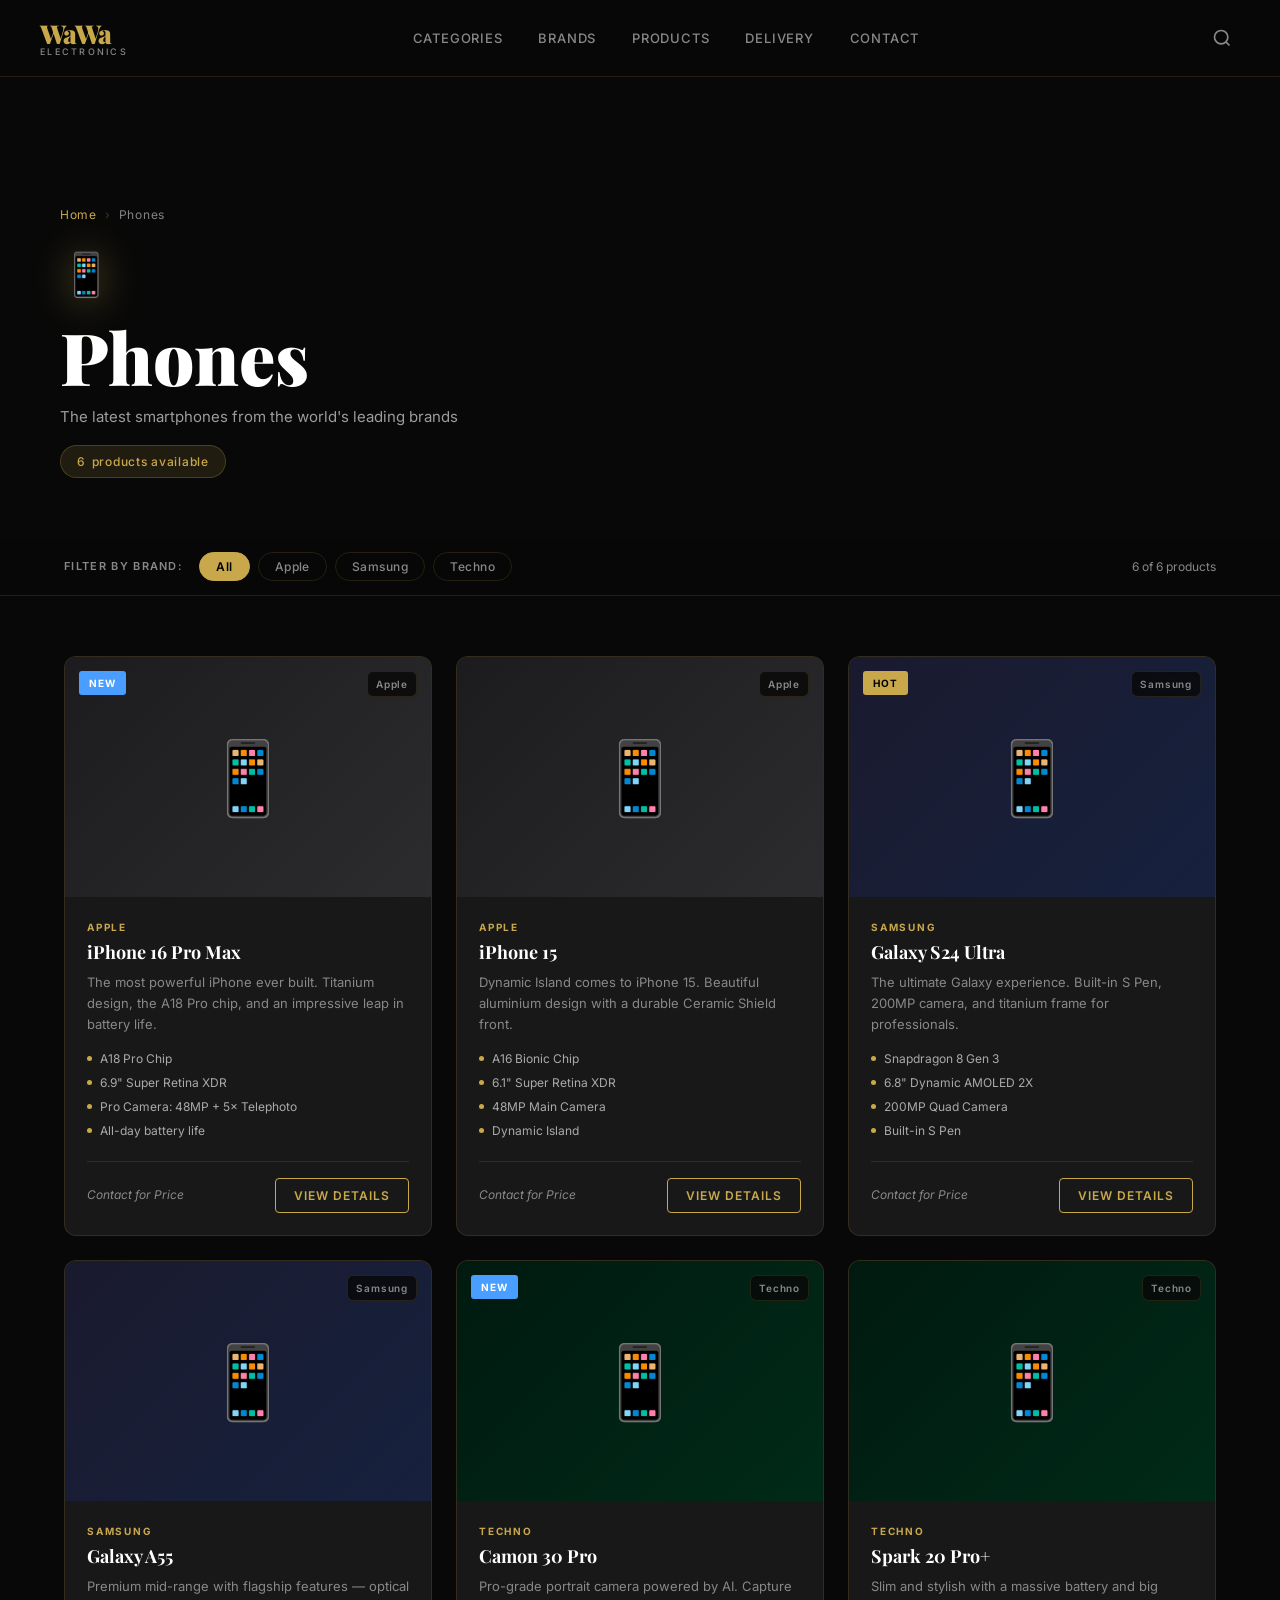
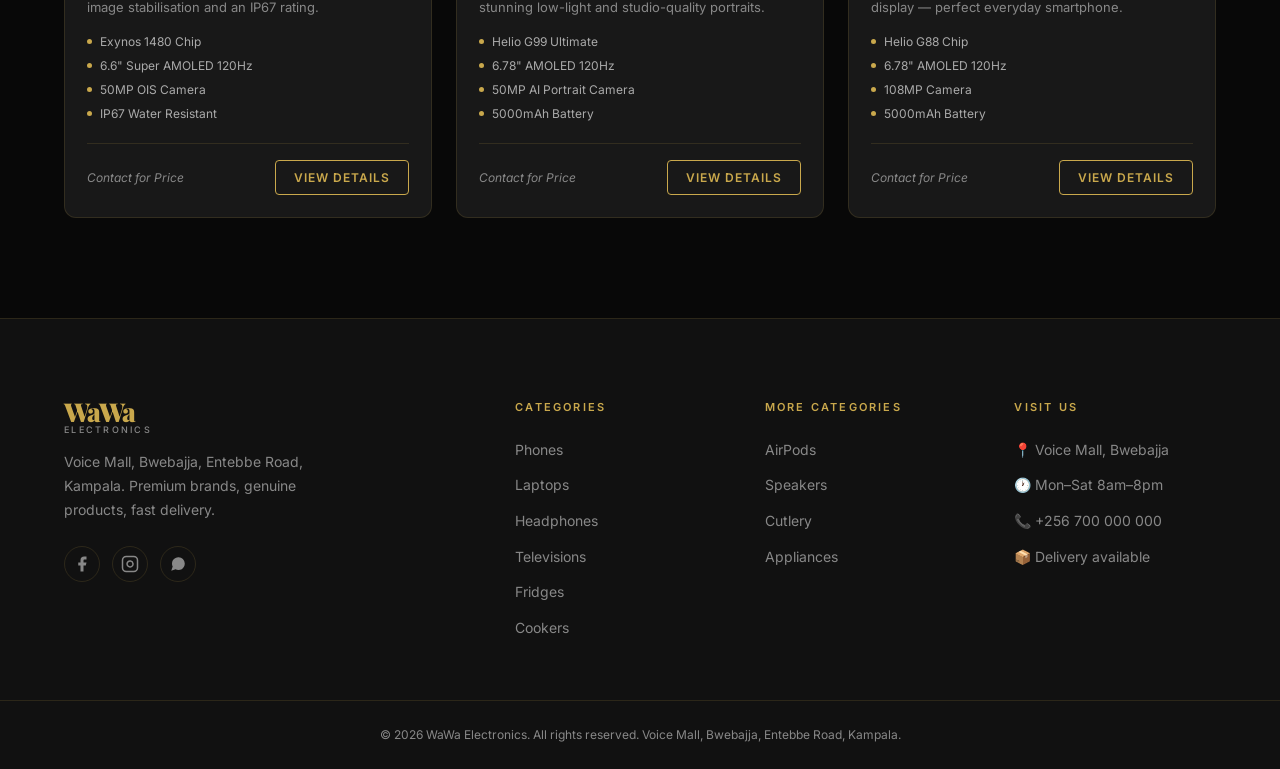
==== category.html @ 1ec00505 "Launch WaWa Electronics website Full e-commerce frontend for WaWa Electronics at Voice Mall, Bwebajj" ====
<!DOCTYPE html>
<html lang="en">
<head>
  <meta charset="UTF-8" />
  <meta name="viewport" content="width=device-width, initial-scale=1.0" />
  <title>WaWa Electronics – Category</title>
  <link rel="preconnect" href="https://fonts.googleapis.com" />
  <link rel="preconnect" href="https://fonts.gstatic.com" crossorigin />
  <link href="https://fonts.googleapis.com/css2?family=Playfair+Display:wght@400;600;700;900&family=Inter:wght@300;400;500;600&display=swap" rel="stylesheet" />
  <link rel="stylesheet" href="styles.css" />
  <link rel="stylesheet" href="category.css" />
</head>
<body>

  <!-- ===== NAV ===== -->
  <header id="navbar" class="scrolled">
    <nav class="nav-container">
      <a href="index.html" class="logo">
        <span class="logo-wawa">WaWa</span>
        <span class="logo-electronics">Electronics</span>
      </a>
      <ul class="nav-links">
        <li><a href="index.html#categories">Categories</a></li>
        <li><a href="index.html#brands">Brands</a></li>
        <li><a href="index.html#featured">Products</a></li>
        <li><a href="index.html#delivery">Delivery</a></li>
        <li><a href="index.html#contact">Contact</a></li>
      </ul>
      <div class="nav-actions">
        <button class="nav-icon" aria-label="Search">
          <svg width="20" height="20" fill="none" stroke="currentColor" stroke-width="2" viewBox="0 0 24 24"><circle cx="11" cy="11" r="8"/><path d="m21 21-4.35-4.35"/></svg>
        </button>
        <button class="hamburger" id="hamburger" aria-label="Menu">
          <span></span><span></span><span></span>
        </button>
      </div>
    </nav>
    <div class="mobile-menu" id="mobileMenu">
      <a href="index.html#categories">Categories</a>
      <a href="index.html#brands">Brands</a>
      <a href="index.html#featured">Products</a>
      <a href="index.html#delivery">Delivery</a>
      <a href="index.html#contact">Contact</a>
    </div>
  </header>

  <!-- ===== CATEGORY HERO ===== -->
  <section class="cat-hero" id="catHero">
    <div class="cat-hero-bg" id="catHeroBg"></div>
    <div class="cat-hero-overlay"></div>
    <div class="cat-hero-content">
      <nav class="breadcrumb" id="breadcrumb">
        <a href="index.html">Home</a>
        <span class="bc-sep">›</span>
        <span id="bcCurrent">Category</span>
      </nav>
      <div class="cat-hero-emoji" id="catEmoji">📱</div>
      <h1 class="cat-hero-title" id="catTitle">Category</h1>
      <p class="cat-hero-sub" id="catSub">Subtitle</p>
      <div class="cat-hero-count"><span id="productCount">0</span> products available</div>
    </div>
  </section>

  <!-- ===== FILTERS ===== -->
  <div class="filters-bar sticky-filters" id="filtersBar">
    <div class="filters-inner">
      <span class="filter-label">Filter by brand:</span>
      <div class="filter-pills" id="filterPills"></div>
      <div class="results-count" id="resultsCount"></div>
    </div>
  </div>

  <!-- ===== PRODUCTS GRID ===== -->
  <main class="cat-main">
    <div class="container">
      <div class="cat-products-grid" id="productsGrid"></div>
      <div class="no-results" id="noResults" style="display:none">
        <div class="no-results-emoji">🔍</div>
        <h3>No products found</h3>
        <p>Try selecting a different brand filter.</p>
      </div>
    </div>
  </main>

  <!-- ===== PRODUCT DETAIL MODAL ===== -->
  <div class="modal-overlay" id="detailModalOverlay">
    <div class="detail-modal" id="detailModal">
      <button class="modal-close" id="detailModalClose">&times;</button>
      <div class="detail-modal-inner">
        <div class="detail-img-side">
          <img src="" alt="" id="detailImg" class="detail-img">
          <div class="detail-img-fallback" id="detailImgFallback"></div>
          <div class="detail-brand-row">
            <img src="" alt="" id="detailBrandLogo" class="detail-brand-logo">
            <span id="detailBrandName" class="detail-brand-text"></span>
          </div>
        </div>
        <div class="detail-info-side">
          <div class="detail-badge-wrap" id="detailBadgeWrap"></div>
          <h2 class="detail-name" id="detailName"></h2>
          <p class="detail-desc" id="detailDesc"></p>

          <div class="detail-features" id="detailFeatures"></div>

          <div class="detail-specs-section">
            <h4 class="detail-specs-title">Specifications</h4>
            <table class="specs-table" id="specsTable"></table>
          </div>

          <div class="detail-actions">
            <a href="#" class="btn btn-primary" id="whatsappBtn" target="_blank">
              <svg width="18" height="18" fill="currentColor" viewBox="0 0 24 24"><path d="M21 11.5a8.38 8.38 0 0 1-.9 3.8 8.5 8.5 0 0 1-7.6 4.7 8.38 8.38 0 0 1-3.8-.9L3 21l1.9-5.7a8.38 8.38 0 0 1-.9-3.8 8.5 8.5 0 0 1 4.7-7.6 8.38 8.38 0 0 1 3.8-.9h.5a8.48 8.48 0 0 1 8 8v.5z"/></svg>
              Enquire via WhatsApp
            </a>
            <button class="btn btn-outline" id="detailEnquireBtn">Send Enquiry Form</button>
          </div>
        </div>
      </div>
    </div>
  </div>

  <!-- ===== ENQUIRY FORM MODAL ===== -->
  <div class="modal-overlay" id="enquiryModalOverlay">
    <div class="modal">
      <button class="modal-close" id="enquiryClose">&times;</button>
      <h3>Product Enquiry</h3>
      <p id="enquiryProductName" class="enquiry-product-name"></p>
      <form class="contact-form" id="enquiryForm">
        <div class="form-group">
          <input type="text" placeholder="Your Name" required />
        </div>
        <div class="form-group">
          <input type="tel" placeholder="Phone / WhatsApp Number" required />
        </div>
        <div class="form-group">
          <textarea placeholder="Any specific requirements?" rows="3"></textarea>
        </div>
        <button type="submit" class="btn btn-primary full-width">Send Enquiry</button>
      </form>
    </div>
  </div>

  <!-- ===== FOOTER ===== -->
  <footer class="footer">
    <div class="footer-top">
      <div class="container">
        <div class="footer-grid">
          <div class="footer-brand">
            <div class="logo footer-logo">
              <span class="logo-wawa">WaWa</span>
              <span class="logo-electronics">Electronics</span>
            </div>
            <p>Voice Mall, Bwebajja, Entebbe Road, Kampala. Premium brands, genuine products, fast delivery.</p>
            <div class="social-links">
              <a href="#" class="social-link" aria-label="Facebook">
                <svg width="18" height="18" fill="currentColor" viewBox="0 0 24 24"><path d="M18 2h-3a5 5 0 0 0-5 5v3H7v4h3v8h4v-8h3l1-4h-4V7a1 1 0 0 1 1-1h3z"/></svg>
              </a>
              <a href="#" class="social-link" aria-label="Instagram">
                <svg width="18" height="18" fill="none" stroke="currentColor" stroke-width="2" viewBox="0 0 24 24"><rect x="2" y="2" width="20" height="20" rx="5"/><path d="M16 11.37A4 4 0 1 1 12.63 8 4 4 0 0 1 16 11.37z"/><line x1="17.5" y1="6.5" x2="17.51" y2="6.5"/></svg>
              </a>
              <a href="#" class="social-link" aria-label="WhatsApp">
                <svg width="18" height="18" fill="currentColor" viewBox="0 0 24 24"><path d="M21 11.5a8.38 8.38 0 0 1-.9 3.8 8.5 8.5 0 0 1-7.6 4.7 8.38 8.38 0 0 1-3.8-.9L3 21l1.9-5.7a8.38 8.38 0 0 1-.9-3.8 8.5 8.5 0 0 1 4.7-7.6 8.38 8.38 0 0 1 3.8-.9h.5a8.48 8.48 0 0 1 8 8v.5z"/></svg>
              </a>
            </div>
          </div>
          <div class="footer-col">
            <h5>Categories</h5>
            <ul>
              <li><a href="category.html?cat=phones">Phones</a></li>
              <li><a href="category.html?cat=laptops">Laptops</a></li>
              <li><a href="category.html?cat=headphones">Headphones</a></li>
              <li><a href="category.html?cat=televisions">Televisions</a></li>
              <li><a href="category.html?cat=fridges">Fridges</a></li>
              <li><a href="category.html?cat=cookers">Cookers</a></li>
            </ul>
          </div>
          <div class="footer-col">
            <h5>More Categories</h5>
            <ul>
              <li><a href="category.html?cat=airpods">AirPods</a></li>
              <li><a href="category.html?cat=speakers">Speakers</a></li>
              <li><a href="category.html?cat=cutlery">Cutlery</a></li>
              <li><a href="category.html?cat=appliances">Appliances</a></li>
            </ul>
          </div>
          <div class="footer-col">
            <h5>Visit Us</h5>
            <ul>
              <li><a href="index.html#contact">📍 Voice Mall, Bwebajja</a></li>
              <li><a href="index.html#contact">🕐 Mon–Sat 8am–8pm</a></li>
              <li><a href="tel:+256700000000">📞 +256 700 000 000</a></li>
              <li><a href="index.html#delivery">📦 Delivery available</a></li>
            </ul>
          </div>
        </div>
      </div>
    </div>
    <div class="footer-bottom">
      <div class="container">
        <p>&copy; 2026 WaWa Electronics. All rights reserved. Voice Mall, Bwebajja, Entebbe Road, Kampala.</p>
      </div>
    </div>
  </footer>

  <script src="products-data.js"></script>
  <script src="category.js"></script>
</body>
</html>
---- styles.css ----
/* ============================================================
   WaWa Electronics – styles.css
   Dark-luxury aesthetic with gold accents
   ============================================================ */

:root {
  --gold: #c9a84c;
  --gold-light: #e8c96a;
  --gold-dark: #9a7a2e;
  --dark: #080808;
  --dark-2: #111111;
  --dark-3: #181818;
  --dark-4: #222222;
  --text: #e8e8e8;
  --text-muted: #888888;
  --border: rgba(201,168,76,0.15);
  --font-display: 'Playfair Display', serif;
  --font-body: 'Inter', sans-serif;
  --radius: 12px;
  --transition: 0.35s cubic-bezier(0.25, 0.46, 0.45, 0.94);
}

*, *::before, *::after { box-sizing: border-box; margin: 0; padding: 0; }

html { scroll-behavior: smooth; }

body {
  background: var(--dark);
  color: var(--text);
  font-family: var(--font-body);
  font-size: 16px;
  line-height: 1.6;
  overflow-x: hidden;
}

.container { max-width: 1200px; margin: 0 auto; padding: 0 24px; }

.gold { color: var(--gold); }

a { color: inherit; text-decoration: none; }

img { max-width: 100%; }

/* ============================================================
   BUTTONS
   ============================================================ */
.btn {
  display: inline-flex;
  align-items: center;
  gap: 8px;
  padding: 14px 32px;
  border-radius: 4px;
  font-family: var(--font-body);
  font-size: 14px;
  font-weight: 600;
  letter-spacing: 0.08em;
  text-transform: uppercase;
  cursor: pointer;
  border: none;
  transition: var(--transition);
}

.btn-primary {
  background: linear-gradient(135deg, var(--gold), var(--gold-dark));
  color: #000;
}
.btn-primary:hover {
  background: linear-gradient(135deg, var(--gold-light), var(--gold));
  transform: translateY(-2px);
  box-shadow: 0 8px 30px rgba(201,168,76,0.4);
}

.btn-outline {
  background: transparent;
  color: var(--gold);
  border: 1px solid var(--gold);
}
.btn-outline:hover {
  background: rgba(201,168,76,0.1);
  transform: translateY(-2px);
}

.btn.sm { padding: 10px 20px; font-size: 12px; }

.full-width { width: 100%; justify-content: center; }

/* ============================================================
   NAVIGATION
   ============================================================ */
#navbar {
  position: fixed;
  top: 0; left: 0; right: 0;
  z-index: 1000;
  transition: background var(--transition), box-shadow var(--transition);
}

#navbar.scrolled {
  background: rgba(8,8,8,0.95);
  backdrop-filter: blur(20px);
  box-shadow: 0 1px 0 var(--border);
}

.nav-container {
  display: flex;
  align-items: center;
  justify-content: space-between;
  padding: 20px 40px;
  gap: 32px;
}

.logo {
  display: flex;
  flex-direction: column;
  line-height: 1;
  flex-shrink: 0;
}
.logo-wawa {
  font-family: var(--font-display);
  font-size: 26px;
  font-weight: 900;
  color: var(--gold);
  letter-spacing: -0.02em;
}
.logo-electronics {
  font-size: 9px;
  font-weight: 500;
  letter-spacing: 0.25em;
  text-transform: uppercase;
  color: var(--text-muted);
}

.nav-links {
  display: flex;
  list-style: none;
  gap: 36px;
  align-items: center;
}
.nav-links a {
  font-size: 13px;
  font-weight: 500;
  letter-spacing: 0.06em;
  text-transform: uppercase;
  color: var(--text-muted);
  transition: color var(--transition);
  position: relative;
}
.nav-links a::after {
  content: '';
  position: absolute;
  bottom: -4px; left: 0; right: 0;
  height: 1px;
  background: var(--gold);
  transform: scaleX(0);
  transition: transform var(--transition);
}
.nav-links a:hover { color: var(--gold); }
.nav-links a:hover::after { transform: scaleX(1); }

.nav-actions {
  display: flex;
  align-items: center;
  gap: 12px;
}

.nav-icon {
  background: transparent;
  border: none;
  color: var(--text-muted);
  cursor: pointer;
  padding: 8px;
  border-radius: 50%;
  transition: color var(--transition), background var(--transition);
  display: flex;
  align-items: center;
}
.nav-icon:hover {
  color: var(--gold);
  background: rgba(201,168,76,0.08);
}

.hamburger {
  display: none;
  flex-direction: column;
  gap: 5px;
  background: none;
  border: none;
  cursor: pointer;
  padding: 8px;
}
.hamburger span {
  display: block;
  width: 22px;
  height: 2px;
  background: var(--text);
  border-radius: 2px;
  transition: var(--transition);
}

.mobile-menu {
  display: none;
  flex-direction: column;
  background: rgba(8,8,8,0.98);
  backdrop-filter: blur(20px);
  padding: 20px 40px 30px;
  gap: 20px;
  border-top: 1px solid var(--border);
}
.mobile-menu a {
  font-size: 14px;
  font-weight: 500;
  letter-spacing: 0.08em;
  text-transform: uppercase;
  color: var(--text-muted);
  transition: color var(--transition);
}
.mobile-menu a:hover { color: var(--gold); }
.mobile-menu.open { display: flex; }

/* ============================================================
   HERO
   ============================================================ */
.hero {
  position: relative;
  height: 100vh;
  min-height: 700px;
  display: flex;
  align-items: center;
  justify-content: center;
  overflow: hidden;
}

.hero-video-wrap {
  position: absolute;
  inset: 0;
}
.hero-video {
  width: 100%;
  height: 100%;
  object-fit: cover;
  filter: brightness(0.55) saturate(0.8);
}
.hero-overlay {
  position: absolute;
  inset: 0;
  background: linear-gradient(
    to bottom,
    rgba(8,8,8,0.3) 0%,
    rgba(8,8,8,0.5) 50%,
    rgba(8,8,8,0.85) 100%
  );
}

.hero-content {
  position: relative;
  z-index: 2;
  text-align: center;
  max-width: 820px;
  padding: 0 24px;
}

.hero-eyebrow {
  font-size: 11px;
  font-weight: 600;
  letter-spacing: 0.3em;
  text-transform: uppercase;
  color: var(--gold);
  margin-bottom: 24px;
}

.hero-headline {
  font-family: var(--font-display);
  font-size: clamp(42px, 7vw, 88px);
  font-weight: 900;
  line-height: 1.05;
  margin-bottom: 24px;
  color: #fff;
}

.hero-sub {
  font-size: 17px;
  color: rgba(255,255,255,0.72);
  margin-bottom: 44px;
  line-height: 1.8;
}

.hero-cta {
  display: flex;
  gap: 16px;
  justify-content: center;
  flex-wrap: wrap;
}

.hero-scroll-hint {
  position: absolute;
  bottom: 36px;
  left: 50%;
  transform: translateX(-50%);
  display: flex;
  flex-direction: column;
  align-items: center;
  gap: 10px;
  z-index: 2;
  color: rgba(255,255,255,0.45);
  font-size: 10px;
  letter-spacing: 0.2em;
  text-transform: uppercase;
}
.scroll-line {
  width: 1px;
  height: 40px;
  background: linear-gradient(to bottom, rgba(201,168,76,0.8), transparent);
  animation: scrollPulse 2s ease-in-out infinite;
}
@keyframes scrollPulse {
  0%,100% { transform: scaleY(1); opacity: 1; }
  50% { transform: scaleY(0.6); opacity: 0.5; }
}

/* ============================================================
   BRANDS BAR (MARQUEE)
   ============================================================ */
.brands-bar {
  background: var(--dark-2);
  border-top: 1px solid var(--border);
  border-bottom: 1px solid var(--border);
  overflow: hidden;
  padding: 18px 0;
}
.marquee-track { overflow: hidden; }
.marquee-inner {
  display: flex;
  gap: 0;
  width: max-content;
  animation: marquee 20s linear infinite;
}
@keyframes marquee {
  0% { transform: translateX(0); }
  100% { transform: translateX(-50%); }
}
.brand-chip {
  padding: 6px 40px;
  font-family: var(--font-display);
  font-size: 18px;
  font-weight: 700;
  color: var(--text-muted);
  white-space: nowrap;
  border-right: 1px solid var(--border);
  transition: color var(--transition);
  letter-spacing: 0.03em;
}
.brand-chip:hover { color: var(--gold); }

/* ============================================================
   TAGLINE STRIP
   ============================================================ */
.tagline-strip {
  padding: 80px 0;
}
.tagline-text {
  font-family: var(--font-display);
  font-size: clamp(22px, 3vw, 36px);
  font-weight: 600;
  line-height: 1.5;
  text-align: center;
  color: rgba(232,232,232,0.85);
  max-width: 800px;
  margin: 0 auto;
}

/* ============================================================
   SECTION HEADER
   ============================================================ */
.section-header {
  text-align: center;
  margin-bottom: 60px;
}
.section-eyebrow {
  font-size: 11px;
  font-weight: 600;
  letter-spacing: 0.3em;
  text-transform: uppercase;
  color: var(--gold);
  margin-bottom: 12px;
}
.section-title {
  font-family: var(--font-display);
  font-size: clamp(32px, 4vw, 52px);
  font-weight: 700;
  color: #fff;
}

/* ============================================================
   CATEGORIES
   ============================================================ */
.categories {
  padding: 80px 0;
  background: var(--dark-2);
}
.categories-grid {
  display: grid;
  grid-template-columns: repeat(auto-fill, minmax(200px, 1fr));
  gap: 16px;
}
.cat-card {
  display: block;
  text-decoration: none;
  position: relative;
  border-radius: var(--radius);
  overflow: hidden;
  border: 1px solid var(--border);
  padding: 32px 24px;
  cursor: pointer;
  transition: transform var(--transition), box-shadow var(--transition), border-color var(--transition);
  min-height: 160px;
  display: flex;
  flex-direction: column;
  justify-content: flex-end;
  animation-delay: var(--delay);
}
.cat-bg {
  position: absolute;
  inset: 0;
  z-index: 0;
  transition: transform var(--transition);
}
.cat-card:hover .cat-bg { transform: scale(1.06); }
.cat-card:hover {
  border-color: rgba(201,168,76,0.4);
  box-shadow: 0 16px 40px rgba(0,0,0,0.5);
  transform: translateY(-4px);
}
.cat-icon {
  position: absolute;
  top: 20px;
  right: 20px;
  font-size: 28px;
  z-index: 1;
  opacity: 0.9;
}
.cat-content {
  position: relative;
  z-index: 1;
}
.cat-content h3 {
  font-family: var(--font-display);
  font-size: 18px;
  font-weight: 700;
  color: #fff;
  margin-bottom: 4px;
}
.cat-content p {
  font-size: 12px;
  color: rgba(255,255,255,0.5);
  letter-spacing: 0.04em;
}
.cat-hover-line {
  position: absolute;
  bottom: 0; left: 0; right: 0;
  height: 2px;
  background: var(--gold);
  transform: scaleX(0);
  transition: transform var(--transition);
  z-index: 2;
}
.cat-card:hover .cat-hover-line { transform: scaleX(1); }

/* ============================================================
   FEATURED PRODUCTS
   ============================================================ */
.featured {
  padding: 100px 0;
}
.products-grid {
  display: grid;
  grid-template-columns: repeat(auto-fill, minmax(320px, 1fr));
  gap: 24px;
}
.product-card {
  background: var(--dark-3);
  border-radius: var(--radius);
  border: 1px solid var(--border);
  overflow: hidden;
  transition: transform var(--transition), box-shadow var(--transition), border-color var(--transition);
  position: relative;
}
.product-card:hover {
  transform: translateY(-6px);
  box-shadow: 0 24px 60px rgba(0,0,0,0.5);
  border-color: rgba(201,168,76,0.3);
}
.product-badge {
  position: absolute;
  top: 16px;
  left: 16px;
  background: var(--gold);
  color: #000;
  font-size: 10px;
  font-weight: 700;
  letter-spacing: 0.1em;
  text-transform: uppercase;
  padding: 4px 10px;
  border-radius: 3px;
  z-index: 2;
}
.product-badge.new { background: #4a9eff; color: #fff; }
.product-img-wrap { position: relative; overflow: hidden; }
.product-img {
  width: 100%;
  height: 220px;
  object-fit: cover;
  display: block;
  transition: transform 0.5s ease;
}
.product-card:hover .product-img { transform: scale(1.05); }
.product-placeholder {
  height: 220px;
  display: flex;
  align-items: center;
  justify-content: center;
}
.product-emoji { font-size: 64px; filter: drop-shadow(0 4px 16px rgba(0,0,0,0.4)); }
.product-info { padding: 24px; }
.product-brand {
  font-size: 11px;
  font-weight: 600;
  letter-spacing: 0.15em;
  text-transform: uppercase;
  color: var(--gold);
}
.product-name {
  font-family: var(--font-display);
  font-size: 20px;
  font-weight: 700;
  color: #fff;
  margin: 8px 0;
}
.product-desc {
  font-size: 13px;
  color: var(--text-muted);
  margin-bottom: 20px;
  line-height: 1.6;
}
.product-footer {
  display: flex;
  align-items: center;
  justify-content: space-between;
  gap: 12px;
}
.product-price {
  font-size: 13px;
  font-weight: 500;
  color: var(--text-muted);
  font-style: italic;
}
.btn-enquire {
  padding: 10px 20px;
  background: transparent;
  border: 1px solid var(--gold);
  color: var(--gold);
  border-radius: 4px;
  font-size: 12px;
  font-weight: 600;
  letter-spacing: 0.08em;
  text-transform: uppercase;
  cursor: pointer;
  transition: background var(--transition), color var(--transition);
  font-family: var(--font-body);
}
.btn-enquire:hover {
  background: var(--gold);
  color: #000;
}

/* ============================================================
   WHY US
   ============================================================ */
.why-us {
  padding: 100px 0;
  background: var(--dark-2);
}
.why-grid {
  display: grid;
  grid-template-columns: repeat(auto-fill, minmax(240px, 1fr));
  gap: 24px;
}
.why-card {
  padding: 40px 32px;
  border: 1px solid var(--border);
  border-radius: var(--radius);
  background: var(--dark-3);
  transition: transform var(--transition), box-shadow var(--transition), border-color var(--transition);
}
.why-card:hover {
  transform: translateY(-4px);
  border-color: rgba(201,168,76,0.3);
  box-shadow: 0 12px 40px rgba(0,0,0,0.4);
}
.why-icon {
  font-size: 22px;
  color: var(--gold);
  margin-bottom: 20px;
}
.why-card h3 {
  font-family: var(--font-display);
  font-size: 20px;
  font-weight: 700;
  margin-bottom: 12px;
  color: #fff;
}
.why-card p {
  font-size: 14px;
  color: var(--text-muted);
  line-height: 1.7;
}

/* ============================================================
   DELIVERY
   ============================================================ */
.delivery {
  padding: 100px 0;
  background: linear-gradient(135deg, #0a0800 0%, #080808 50%, #000a08 100%);
  border-top: 1px solid var(--border);
  border-bottom: 1px solid var(--border);
}
.delivery-inner {
  max-width: 1200px;
  margin: 0 auto;
  padding: 0 24px;
  display: grid;
  grid-template-columns: 1fr 1fr;
  gap: 80px;
  align-items: center;
}
.delivery-content h2 {
  font-family: var(--font-display);
  font-size: clamp(32px, 4vw, 52px);
  font-weight: 700;
  line-height: 1.15;
  margin: 16px 0 24px;
  color: #fff;
}
.delivery-desc {
  font-size: 15px;
  color: var(--text-muted);
  line-height: 1.8;
  margin-bottom: 36px;
}
.delivery-card {
  background: var(--dark-3);
  border: 1px solid var(--border);
  border-radius: var(--radius);
  padding: 40px;
  display: flex;
  flex-direction: column;
  gap: 32px;
}
.delivery-step {
  display: flex;
  align-items: flex-start;
  gap: 20px;
}
.step-num {
  font-family: var(--font-display);
  font-size: 36px;
  font-weight: 900;
  color: var(--gold);
  opacity: 0.3;
  line-height: 1;
  min-width: 50px;
}
.delivery-step h4 {
  font-weight: 600;
  font-size: 16px;
  margin-bottom: 4px;
  color: #fff;
}
.delivery-step p {
  font-size: 13px;
  color: var(--text-muted);
}

/* ============================================================
   BRANDS SHOWCASE
   ============================================================ */
.brands-showcase {
  padding: 100px 0;
  background: var(--dark);
}
.brands-grid {
  display: grid;
  grid-template-columns: repeat(auto-fill, minmax(180px, 1fr));
  gap: 16px;
}
.brand-card {
  background: var(--dark-3);
  border: 1px solid var(--border);
  border-radius: var(--radius);
  padding: 36px 24px;
  display: flex;
  align-items: center;
  justify-content: center;
  transition: border-color var(--transition), background var(--transition), transform var(--transition);
  cursor: default;
}
.brand-card:hover {
  border-color: rgba(201,168,76,0.4);
  background: rgba(201,168,76,0.04);
  transform: translateY(-3px);
}
.brand-name-lg {
  font-family: var(--font-display);
  font-size: 22px;
  font-weight: 900;
  color: var(--text-muted);
  letter-spacing: 0.02em;
  transition: color var(--transition);
}
.brand-card:hover .brand-name-lg { color: var(--gold); }
.brand-logo-img {
  width: 90px;
  height: 60px;
  object-fit: contain;
  filter: grayscale(1) brightness(0.7);
  transition: filter var(--transition), transform var(--transition);
}
.brand-card:hover .brand-logo-img {
  filter: grayscale(0) brightness(1);
  transform: scale(1.08);
}

/* ============================================================
   CONTACT
   ============================================================ */
.contact {
  padding: 100px 0;
  background: var(--dark-2);
}
.contact-grid {
  display: grid;
  grid-template-columns: 1fr 1fr;
  gap: 60px;
  align-items: start;
}
.contact-info {
  display: flex;
  flex-direction: column;
  gap: 32px;
}
.contact-block {
  display: flex;
  gap: 20px;
  align-items: flex-start;
}
.contact-icon {
  font-size: 24px;
  flex-shrink: 0;
  margin-top: 2px;
}
.contact-block h4 {
  font-weight: 600;
  color: var(--gold);
  font-size: 14px;
  letter-spacing: 0.06em;
  text-transform: uppercase;
  margin-bottom: 6px;
}
.contact-block p {
  font-size: 14px;
  color: var(--text-muted);
  line-height: 1.7;
}

.contact-form-wrap {
  background: var(--dark-3);
  border: 1px solid var(--border);
  border-radius: var(--radius);
  padding: 40px;
}
.contact-form h3 {
  font-family: var(--font-display);
  font-size: 24px;
  font-weight: 700;
  margin-bottom: 28px;
  color: #fff;
}
.form-group { margin-bottom: 16px; }
.form-group input,
.form-group textarea {
  width: 100%;
  background: var(--dark-4);
  border: 1px solid var(--border);
  border-radius: 6px;
  padding: 14px 16px;
  color: var(--text);
  font-family: var(--font-body);
  font-size: 14px;
  outline: none;
  transition: border-color var(--transition);
  resize: vertical;
}
.form-group input::placeholder,
.form-group textarea::placeholder { color: var(--text-muted); }
.form-group input:focus,
.form-group textarea:focus { border-color: var(--gold); }

/* ============================================================
   MAP BAR
   ============================================================ */
.map-bar {
  background: var(--dark);
  border-top: 1px solid var(--border);
}
.map-placeholder {
  display: flex;
  flex-direction: column;
  align-items: center;
  justify-content: center;
  gap: 16px;
  padding: 80px 24px;
  text-align: center;
}
.map-placeholder p {
  font-size: 16px;
  color: var(--text-muted);
}
.map-pin-anim {
  position: relative;
  width: 60px;
  height: 60px;
  display: flex;
  align-items: center;
  justify-content: center;
}
.map-pin {
  width: 20px;
  height: 20px;
  background: var(--gold);
  border-radius: 50% 50% 50% 0;
  transform: rotate(-45deg);
  position: relative;
  z-index: 1;
}
.map-pin::after {
  content: '';
  position: absolute;
  top: 50%; left: 50%;
  transform: translate(-50%,-50%);
  width: 8px;
  height: 8px;
  background: var(--dark);
  border-radius: 50%;
}
.map-ripple {
  position: absolute;
  width: 60px;
  height: 60px;
  border-radius: 50%;
  border: 2px solid var(--gold);
  opacity: 0;
  animation: ripple 2s ease-out infinite;
}
@keyframes ripple {
  0% { transform: scale(0.5); opacity: 0.6; }
  100% { transform: scale(1.5); opacity: 0; }
}

/* ============================================================
   FOOTER
   ============================================================ */
.footer {
  background: var(--dark-2);
  border-top: 1px solid var(--border);
}
.footer-top { padding: 80px 0 60px; }
.footer-grid {
  display: grid;
  grid-template-columns: 2fr 1fr 1fr 1fr;
  gap: 48px;
}
.footer-brand p {
  font-size: 14px;
  color: var(--text-muted);
  line-height: 1.7;
  margin: 16px 0 24px;
  max-width: 280px;
}
.footer-logo { margin-bottom: 4px; }
.social-links { display: flex; gap: 12px; }
.social-link {
  width: 36px; height: 36px;
  border-radius: 50%;
  border: 1px solid var(--border);
  display: flex;
  align-items: center;
  justify-content: center;
  color: var(--text-muted);
  transition: color var(--transition), border-color var(--transition), background var(--transition);
}
.social-link:hover {
  color: var(--gold);
  border-color: var(--gold);
  background: rgba(201,168,76,0.08);
}
.footer-col h5 {
  font-size: 11px;
  font-weight: 600;
  letter-spacing: 0.2em;
  text-transform: uppercase;
  color: var(--gold);
  margin-bottom: 20px;
}
.footer-col ul { list-style: none; display: flex; flex-direction: column; gap: 10px; }
.footer-col a {
  font-size: 14px;
  color: var(--text-muted);
  transition: color var(--transition);
}
.footer-col a:hover { color: var(--text); }
.footer-bottom {
  border-top: 1px solid var(--border);
  padding: 24px 0;
}
.footer-bottom p {
  font-size: 12px;
  color: var(--text-muted);
  text-align: center;
}

/* ============================================================
   MODAL
   ============================================================ */
.modal-overlay {
  position: fixed;
  inset: 0;
  background: rgba(0,0,0,0.8);
  backdrop-filter: blur(8px);
  z-index: 2000;
  display: flex;
  align-items: center;
  justify-content: center;
  opacity: 0;
  pointer-events: none;
  transition: opacity var(--transition);
}
.modal-overlay.open {
  opacity: 1;
  pointer-events: all;
}
.modal {
  background: var(--dark-3);
  border: 1px solid var(--border);
  border-radius: var(--radius);
  padding: 48px;
  width: 100%;
  max-width: 480px;
  position: relative;
  transform: translateY(20px);
  transition: transform var(--transition);
}
.modal-overlay.open .modal { transform: translateY(0); }
.modal-close {
  position: absolute;
  top: 16px; right: 16px;
  background: none;
  border: none;
  color: var(--text-muted);
  font-size: 24px;
  cursor: pointer;
  transition: color var(--transition);
  line-height: 1;
}
.modal-close:hover { color: var(--gold); }
.modal h3 {
  font-family: var(--font-display);
  font-size: 24px;
  margin-bottom: 8px;
}
.modal p {
  color: var(--gold);
  font-size: 13px;
  margin-bottom: 24px;
}

/* ============================================================
   REVEAL ANIMATIONS
   ============================================================ */
.reveal {
  opacity: 0;
  transform: translateY(28px);
  transition: opacity 0.7s ease, transform 0.7s ease;
  transition-delay: var(--delay, 0s);
}
.reveal.visible {
  opacity: 1;
  transform: translateY(0);
}

/* ============================================================
   RESPONSIVE
   ============================================================ */
@media (max-width: 1024px) {
  .nav-links { display: none; }
  .hamburger { display: flex; }
  .delivery-inner { grid-template-columns: 1fr; gap: 48px; }
  .footer-grid { grid-template-columns: 1fr 1fr; gap: 36px; }
}

@media (max-width: 768px) {
  .nav-container { padding: 16px 24px; }
  .contact-grid { grid-template-columns: 1fr; gap: 40px; }
  .categories-grid { grid-template-columns: repeat(2, 1fr); }
  .products-grid { grid-template-columns: 1fr; }
  .footer-grid { grid-template-columns: 1fr; }
  .footer-brand p { max-width: 100%; }
}

@media (max-width: 480px) {
  .categories-grid { grid-template-columns: 1fr 1fr; gap: 10px; }
  .hero-cta { flex-direction: column; align-items: center; }
  .btn { width: 100%; justify-content: center; }
  .brands-grid { grid-template-columns: repeat(3, 1fr); }
}

/* ============================================================
   SCROLL-DRIVEN GOLD LINE TOP
   ============================================================ */
.progress-bar {
  position: fixed;
  top: 0; left: 0;
  height: 2px;
  background: linear-gradient(90deg, var(--gold-dark), var(--gold), var(--gold-light));
  z-index: 1100;
  width: 0%;
  transition: width 0.1s;
}
---- category.css ----
/* ============================================================
   WaWa Electronics – category.css
   ============================================================ */

/* ---- Category Hero ---- */
.cat-hero {
  position: relative;
  height: 52vh;
  min-height: 380px;
  display: flex;
  align-items: flex-end;
  padding-bottom: 60px;
  margin-top: 70px;
  overflow: hidden;
}

.cat-hero-bg {
  position: absolute;
  inset: 0;
  background-size: cover;
  background-position: center;
  filter: brightness(0.5) saturate(0.7);
  transform: scale(1.05);
  transition: transform 8s ease;
}
.cat-hero-bg.loaded { transform: scale(1); }

.cat-hero-overlay {
  position: absolute;
  inset: 0;
  background: linear-gradient(to top, rgba(8,8,8,0.95) 0%, rgba(8,8,8,0.4) 60%, rgba(8,8,8,0.2) 100%);
}

.cat-hero-content {
  position: relative;
  z-index: 2;
  padding: 0 40px;
  width: 100%;
  max-width: 1240px;
  margin: 0 auto;
}

.breadcrumb {
  display: flex;
  align-items: center;
  gap: 8px;
  margin-bottom: 16px;
  font-size: 12px;
  color: rgba(255,255,255,0.5);
  letter-spacing: 0.06em;
}
.breadcrumb a {
  color: var(--gold);
  transition: opacity 0.2s;
}
.breadcrumb a:hover { opacity: 0.7; }
.bc-sep { opacity: 0.4; }

.cat-hero-emoji {
  font-size: 42px;
  margin-bottom: 12px;
  filter: drop-shadow(0 4px 20px rgba(201,168,76,0.4));
}

.cat-hero-title {
  font-family: var(--font-display);
  font-size: clamp(36px, 6vw, 72px);
  font-weight: 900;
  color: #fff;
  margin-bottom: 10px;
  line-height: 1.05;
}

.cat-hero-sub {
  font-size: 15px;
  color: rgba(255,255,255,0.6);
  max-width: 540px;
  margin-bottom: 16px;
  line-height: 1.6;
}

.cat-hero-count {
  display: inline-flex;
  align-items: center;
  gap: 6px;
  background: rgba(201,168,76,0.12);
  border: 1px solid rgba(201,168,76,0.25);
  border-radius: 100px;
  padding: 6px 16px;
  font-size: 12px;
  color: var(--gold);
  font-weight: 500;
  letter-spacing: 0.06em;
}

/* ---- Sticky Filters ---- */
.filters-bar {
  background: rgba(8,8,8,0.95);
  backdrop-filter: blur(20px);
  border-bottom: 1px solid var(--border);
  position: sticky;
  top: 70px;
  z-index: 90;
  padding: 14px 0;
}

.filters-inner {
  max-width: 1200px;
  margin: 0 auto;
  padding: 0 24px;
  display: flex;
  align-items: center;
  gap: 16px;
  flex-wrap: wrap;
}

.filter-label {
  font-size: 11px;
  font-weight: 600;
  letter-spacing: 0.12em;
  text-transform: uppercase;
  color: var(--text-muted);
  flex-shrink: 0;
}

.filter-pills {
  display: flex;
  gap: 8px;
  flex-wrap: wrap;
}

.filter-pill {
  padding: 6px 16px;
  border-radius: 100px;
  background: transparent;
  border: 1px solid var(--border);
  color: var(--text-muted);
  font-family: var(--font-body);
  font-size: 12px;
  font-weight: 500;
  cursor: pointer;
  transition: all 0.25s;
  letter-spacing: 0.04em;
}
.filter-pill:hover {
  border-color: rgba(201,168,76,0.4);
  color: var(--text);
}
.filter-pill.active {
  background: var(--gold);
  border-color: var(--gold);
  color: #000;
  font-weight: 600;
}

.results-count {
  margin-left: auto;
  font-size: 12px;
  color: var(--text-muted);
}

/* ---- Main Content ---- */
.cat-main {
  padding: 60px 0 100px;
  min-height: 60vh;
}

/* ---- Category Products Grid ---- */
.cat-products-grid {
  display: grid;
  grid-template-columns: repeat(3, 1fr);
  gap: 24px;
}

/* ---- Category Product Card ---- */
.cat-product-card {
  background: var(--dark-3);
  border: 1px solid var(--border);
  border-radius: var(--radius);
  overflow: hidden;
  display: flex;
  flex-direction: column;
  cursor: pointer;
  transition: transform var(--transition), box-shadow var(--transition), border-color var(--transition);
}
.cat-product-card:hover {
  transform: translateY(-6px);
  box-shadow: 0 24px 60px rgba(0,0,0,0.55);
  border-color: rgba(201,168,76,0.35);
}

.cp-img-wrap {
  position: relative;
  overflow: hidden;
  height: 240px;
}
.cp-img {
  width: 100%;
  height: 100%;
  object-fit: cover;
  transition: transform 0.5s ease;
}
.cat-product-card:hover .cp-img { transform: scale(1.06); }

.cp-fallback {
  width: 100%;
  height: 100%;
  display: flex;
  align-items: center;
  justify-content: center;
  font-size: 72px;
}

.cp-badge {
  position: absolute;
  top: 14px;
  left: 14px;
  background: var(--gold);
  color: #000;
  font-size: 10px;
  font-weight: 700;
  letter-spacing: 0.1em;
  text-transform: uppercase;
  padding: 4px 10px;
  border-radius: 3px;
  z-index: 1;
}
.cp-badge.new { background: #4a9eff; color: #fff; }
.cp-badge.popular { background: #e44; color: #fff; }

.cp-brand-tag {
  position: absolute;
  top: 14px;
  right: 14px;
  background: rgba(8,8,8,0.8);
  backdrop-filter: blur(8px);
  border: 1px solid var(--border);
  border-radius: 6px;
  padding: 4px 8px;
  display: flex;
  align-items: center;
  gap: 6px;
  z-index: 1;
}
.cp-brand-tag img {
  height: 18px;
  width: auto;
  max-width: 50px;
  object-fit: contain;
  filter: brightness(1.2);
}
.cp-brand-tag span {
  font-size: 10px;
  font-weight: 600;
  color: var(--text-muted);
  letter-spacing: 0.08em;
}

.cp-info {
  padding: 22px;
  flex: 1;
  display: flex;
  flex-direction: column;
}

.cp-brand {
  font-size: 10px;
  font-weight: 700;
  letter-spacing: 0.18em;
  text-transform: uppercase;
  color: var(--gold);
  margin-bottom: 6px;
}

.cp-name {
  font-family: var(--font-display);
  font-size: 18px;
  font-weight: 700;
  color: #fff;
  margin-bottom: 8px;
  line-height: 1.3;
}

.cp-desc {
  font-size: 13px;
  color: var(--text-muted);
  line-height: 1.6;
  margin-bottom: 14px;
}

.cp-features {
  display: flex;
  flex-direction: column;
  gap: 5px;
  margin-bottom: 20px;
  flex: 1;
}
.cp-feature {
  display: flex;
  align-items: center;
  gap: 8px;
  font-size: 12px;
  color: rgba(232,232,232,0.7);
}
.cp-feature::before {
  content: '';
  width: 5px;
  height: 5px;
  border-radius: 50%;
  background: var(--gold);
  flex-shrink: 0;
}

.cp-footer {
  display: flex;
  align-items: center;
  justify-content: space-between;
  gap: 12px;
  padding-top: 16px;
  border-top: 1px solid var(--border);
}

.cp-price {
  font-size: 12px;
  color: var(--text-muted);
  font-style: italic;
}

.cp-view-btn {
  padding: 9px 18px;
  background: transparent;
  border: 1px solid var(--gold);
  color: var(--gold);
  border-radius: 4px;
  font-size: 12px;
  font-weight: 600;
  letter-spacing: 0.08em;
  text-transform: uppercase;
  cursor: pointer;
  font-family: var(--font-body);
  transition: background var(--transition), color var(--transition);
}
.cp-view-btn:hover { background: var(--gold); color: #000; }

/* ---- No Results ---- */
.no-results {
  text-align: center;
  padding: 80px 24px;
  color: var(--text-muted);
}
.no-results-emoji { font-size: 60px; margin-bottom: 20px; }
.no-results h3 {
  font-family: var(--font-display);
  font-size: 24px;
  color: #fff;
  margin-bottom: 8px;
}
.no-results p { font-size: 14px; }

/* ---- Detail Modal ---- */
.detail-modal {
  background: var(--dark-3);
  border: 1px solid var(--border);
  border-radius: 16px;
  width: 95%;
  max-width: 900px;
  max-height: 90vh;
  overflow-y: auto;
  position: relative;
  transform: translateY(24px) scale(0.98);
  transition: transform 0.4s cubic-bezier(0.25,0.46,0.45,0.94);
}
.modal-overlay.open .detail-modal {
  transform: translateY(0) scale(1);
}

.detail-modal::-webkit-scrollbar { width: 6px; }
.detail-modal::-webkit-scrollbar-track { background: var(--dark-4); }
.detail-modal::-webkit-scrollbar-thumb { background: var(--border); border-radius: 3px; }

.detail-modal-inner {
  display: grid;
  grid-template-columns: 1fr 1fr;
  min-height: 500px;
}

.detail-img-side {
  position: sticky;
  top: 0;
  padding: 0;
  display: flex;
  flex-direction: column;
}

.detail-img {
  width: 100%;
  height: 340px;
  object-fit: cover;
  border-radius: 16px 0 0 0;
}
.detail-img-fallback {
  width: 100%;
  height: 340px;
  display: none;
  align-items: center;
  justify-content: center;
  font-size: 100px;
  border-radius: 16px 0 0 0;
}

.detail-brand-row {
  padding: 20px 24px;
  display: flex;
  align-items: center;
  gap: 12px;
  border-bottom: 1px solid var(--border);
}
.detail-brand-logo {
  height: 32px;
  max-width: 80px;
  object-fit: contain;
  filter: grayscale(0.2);
}
.detail-brand-text {
  font-size: 12px;
  font-weight: 700;
  letter-spacing: 0.15em;
  text-transform: uppercase;
  color: var(--gold);
}

.detail-info-side {
  padding: 36px;
  overflow-y: auto;
  border-left: 1px solid var(--border);
}

.detail-badge-wrap { margin-bottom: 12px; }
.detail-badge {
  display: inline-block;
  padding: 4px 12px;
  background: var(--gold);
  color: #000;
  font-size: 10px;
  font-weight: 700;
  letter-spacing: 0.12em;
  text-transform: uppercase;
  border-radius: 3px;
}
.detail-badge.new { background: #4a9eff; color: #fff; }
.detail-badge.popular { background: #e44; color: #fff; }

.detail-name {
  font-family: var(--font-display);
  font-size: 26px;
  font-weight: 800;
  color: #fff;
  margin-bottom: 12px;
  line-height: 1.2;
}

.detail-desc {
  font-size: 14px;
  color: var(--text-muted);
  line-height: 1.7;
  margin-bottom: 24px;
}

.detail-features {
  display: grid;
  grid-template-columns: 1fr 1fr;
  gap: 8px;
  margin-bottom: 28px;
}
.detail-feature-item {
  display: flex;
  align-items: flex-start;
  gap: 8px;
  font-size: 12px;
  color: var(--text);
}
.detail-feature-item::before {
  content: '✓';
  color: var(--gold);
  font-weight: 700;
  flex-shrink: 0;
  margin-top: 1px;
}

.detail-specs-title {
  font-family: var(--font-display);
  font-size: 14px;
  font-weight: 700;
  color: var(--gold);
  letter-spacing: 0.1em;
  text-transform: uppercase;
  margin-bottom: 12px;
}

.specs-table {
  width: 100%;
  border-collapse: collapse;
  margin-bottom: 28px;
}
.specs-table tr { border-bottom: 1px solid var(--border); }
.specs-table tr:last-child { border-bottom: none; }
.specs-table td {
  padding: 8px 4px;
  font-size: 13px;
}
.specs-table td:first-child {
  color: var(--text-muted);
  font-weight: 500;
  width: 45%;
  padding-right: 16px;
}
.specs-table td:last-child { color: var(--text); }

.detail-actions {
  display: flex;
  flex-direction: column;
  gap: 10px;
}
.detail-actions .btn { justify-content: center; }

.enquiry-product-name {
  color: var(--gold);
  font-size: 13px;
  margin-bottom: 20px;
}

/* ---- Responsive ---- */
@media (max-width: 1024px) {
  .cat-products-grid { grid-template-columns: repeat(2, 1fr); }
  .detail-modal-inner { grid-template-columns: 1fr; }
  .detail-img-side { position: static; }
  .detail-img, .detail-img-fallback { border-radius: 16px 16px 0 0; }
  .detail-info-side { border-left: none; border-top: 1px solid var(--border); }
}

@media (max-width: 768px) {
  .cat-hero { height: 45vh; min-height: 320px; padding-bottom: 40px; }
  .cat-hero-content { padding: 0 24px; }
  .cat-products-grid { grid-template-columns: 1fr; }
  .filters-inner { gap: 10px; }
  .detail-features { grid-template-columns: 1fr; }
  .cat-hero-emoji { font-size: 32px; }
}

@media (max-width: 480px) {
  .cat-hero-title { font-size: 36px; }
}
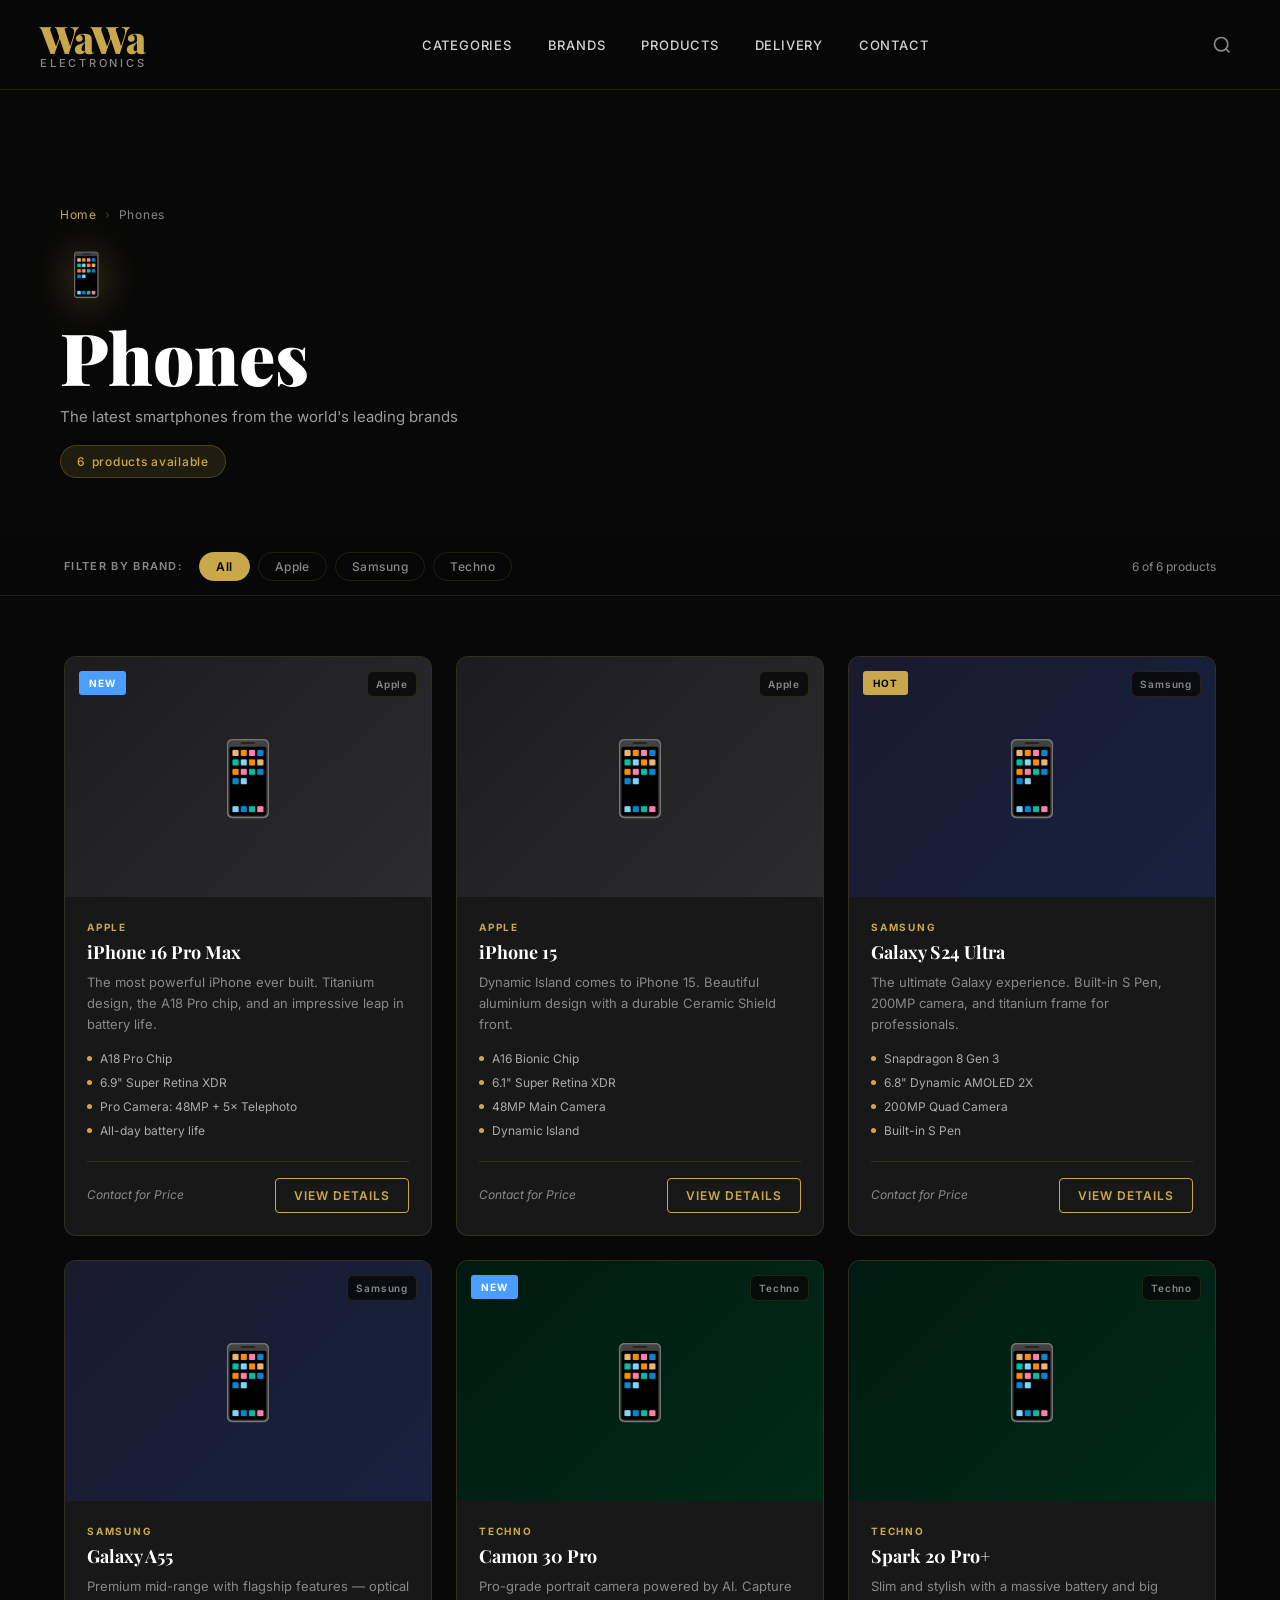
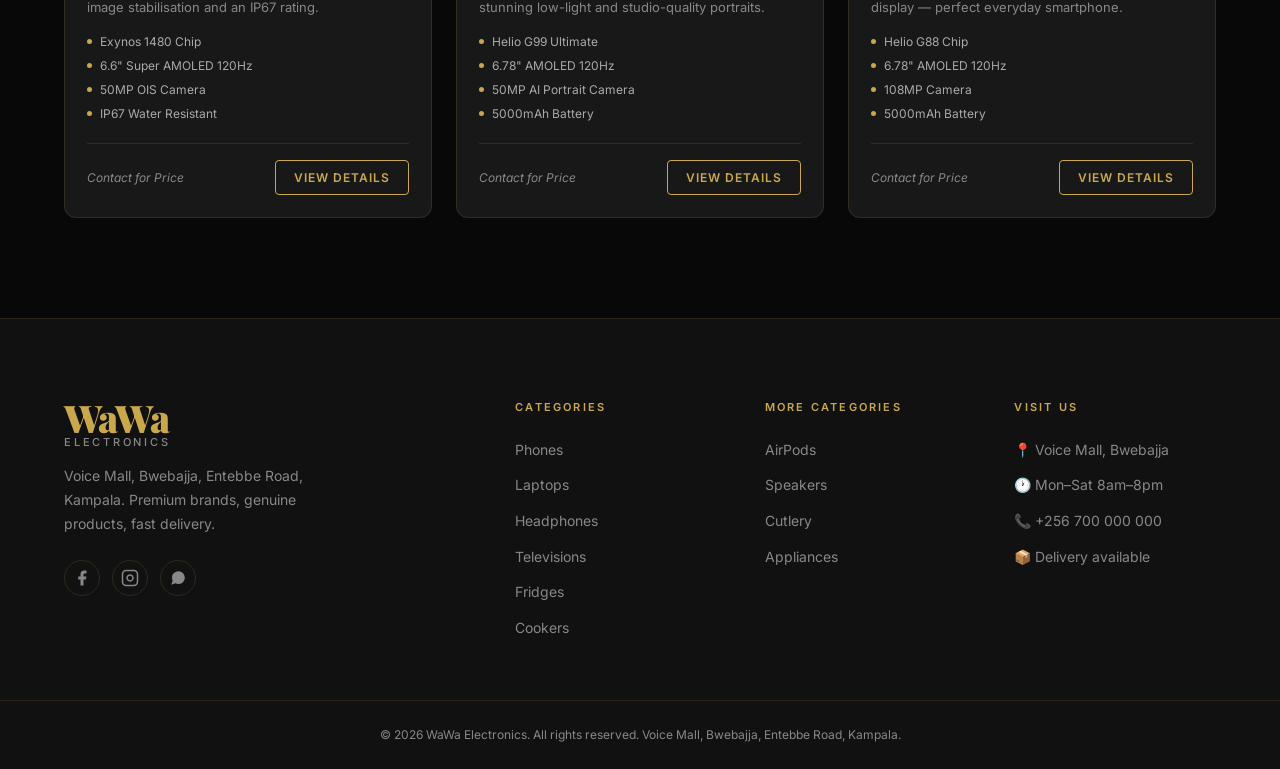
==== commit c959c510: "Compact hover search dropdown + brighter nav links - Replace full-screen search overlay with a 280px" ====
--- a/category.html
+++ b/category.html
@@ -27,9 +27,25 @@
         <li><a href="index.html#contact">Contact</a></li>
       </ul>
       <div class="nav-actions">
-        <button class="nav-icon" aria-label="Search">
-          <svg width="20" height="20" fill="none" stroke="currentColor" stroke-width="2" viewBox="0 0 24 24"><circle cx="11" cy="11" r="8"/><path d="m21 21-4.35-4.35"/></svg>
-        </button>
+        <div class="search-hover-zone" id="searchHoverZone">
+          <button class="nav-icon" aria-label="Search" id="searchTrigger">
+            <svg width="20" height="20" fill="none" stroke="currentColor" stroke-width="2" viewBox="0 0 24 24"><circle cx="11" cy="11" r="8"/><path d="m21 21-4.35-4.35"/></svg>
+          </button>
+          <div class="search-dropdown" id="searchOverlay">
+            <div class="sd-input-row">
+              <svg width="14" height="14" fill="none" stroke="currentColor" stroke-width="2" viewBox="0 0 24 24"><circle cx="11" cy="11" r="8"/><path d="m21 21-4.35-4.35"/></svg>
+              <input type="text" id="searchInput" class="sd-input" placeholder="Search products…" autocomplete="off" spellcheck="false"/>
+              <button class="sd-clear" id="searchClear" aria-label="Clear">
+                <svg width="12" height="12" fill="none" stroke="currentColor" stroke-width="2.5" viewBox="0 0 24 24"><line x1="18" y1="6" x2="6" y2="18"/><line x1="6" y1="6" x2="18" y2="18"/></svg>
+              </button>
+            </div>
+            <div class="sd-meta" id="searchMeta"></div>
+            <div class="sd-results" id="searchResultsGrid"></div>
+            <div class="sd-empty" id="searchEmpty" style="display:none">
+              <span>No results for "<b id="searchEmptyTerm"></b>"</span>
+            </div>
+          </div>
+        </div>
         <button class="hamburger" id="hamburger" aria-label="Menu">
           <span></span><span></span><span></span>
         </button>
@@ -204,5 +220,6 @@
 
   <script src="products-data.js"></script>
   <script src="category.js"></script>
+  <script src="search.js"></script>
 </body>
 </html>
--- a/styles.css
+++ b/styles.css
@@ -116,13 +116,13 @@
 }
 .logo-wawa {
   font-family: var(--font-display);
-  font-size: 26px;
+  font-size: 38px;
   font-weight: 900;
   color: var(--gold);
   letter-spacing: -0.02em;
 }
 .logo-electronics {
-  font-size: 9px;
+  font-size: 11px;
   font-weight: 500;
   letter-spacing: 0.25em;
   text-transform: uppercase;
@@ -140,7 +140,7 @@
   font-weight: 500;
   letter-spacing: 0.06em;
   text-transform: uppercase;
-  color: var(--text-muted);
+  color: rgba(255,255,255,0.82);
   transition: color var(--transition);
   position: relative;
 }
@@ -1022,6 +1022,165 @@
 }
 
 /* ============================================================
+   SEARCH DROPDOWN (hover)
+   ============================================================ */
+
+.search-hover-zone {
+  position: relative;
+  display: inline-flex;
+  align-items: center;
+}
+
+/* Compact dropdown panel */
+.search-dropdown {
+  position: absolute;
+  top: calc(100% + 10px);
+  right: 0;
+  width: 280px;
+  background: rgba(14,14,14,0.97);
+  backdrop-filter: blur(20px);
+  border: 1px solid var(--border);
+  border-radius: 12px;
+  box-shadow: 0 16px 40px rgba(0,0,0,0.7);
+  opacity: 0;
+  pointer-events: none;
+  transform: translateY(-6px) scale(0.97);
+  transform-origin: top right;
+  transition: opacity 0.18s ease, transform 0.18s ease;
+  overflow: hidden;
+  z-index: 1100;
+}
+.search-dropdown.open {
+  opacity: 1;
+  pointer-events: all;
+  transform: translateY(0) scale(1);
+}
+
+/* Input row */
+.sd-input-row {
+  display: flex;
+  align-items: center;
+  gap: 8px;
+  padding: 10px 12px;
+  border-bottom: 1px solid var(--border);
+}
+.sd-input-row svg { color: var(--gold); flex-shrink: 0; }
+
+.sd-input {
+  flex: 1;
+  background: transparent;
+  border: none;
+  outline: none;
+  font-family: var(--font-body);
+  font-size: 13px;
+  color: #fff;
+  caret-color: var(--gold);
+}
+.sd-input::placeholder { color: rgba(255,255,255,0.3); }
+
+.sd-clear {
+  background: none;
+  border: none;
+  color: var(--text-muted);
+  cursor: pointer;
+  padding: 3px;
+  border-radius: 50%;
+  display: flex;
+  align-items: center;
+  transition: color 0.2s;
+  flex-shrink: 0;
+}
+.sd-clear:hover { color: #fff; }
+
+.sd-meta {
+  font-size: 10px;
+  color: var(--text-muted);
+  padding: 6px 12px 2px;
+  letter-spacing: 0.04em;
+}
+
+.sd-results {
+  display: flex;
+  flex-direction: column;
+  max-height: 300px;
+  overflow-y: auto;
+  padding: 4px 6px 6px;
+}
+.sd-results::-webkit-scrollbar { width: 3px; }
+.sd-results::-webkit-scrollbar-track { background: transparent; }
+.sd-results::-webkit-scrollbar-thumb { background: var(--border); border-radius: 2px; }
+
+.sd-empty {
+  padding: 16px 12px;
+  font-size: 12px;
+  color: var(--text-muted);
+  text-align: center;
+}
+.sd-empty b { color: var(--gold); font-style: italic; }
+
+/* Result card */
+.search-result-card {
+  display: flex;
+  align-items: center;
+  gap: 10px;
+  padding: 8px;
+  border-radius: 8px;
+  text-decoration: none;
+  cursor: pointer;
+  transition: background var(--transition);
+}
+.search-result-card:hover { background: rgba(255,255,255,0.05); }
+
+.sr-img-wrap {
+  width: 42px;
+  height: 42px;
+  border-radius: 7px;
+  overflow: hidden;
+  flex-shrink: 0;
+  position: relative;
+  background: var(--dark-4);
+}
+.sr-img { width: 100%; height: 100%; object-fit: cover; }
+.sr-fallback {
+  width: 100%; height: 100%;
+  display: flex; align-items: center; justify-content: center;
+  font-size: 20px;
+}
+.sr-cat-tag {
+  position: absolute;
+  bottom: 2px; right: 2px;
+  font-size: 7px;
+  background: rgba(0,0,0,0.75);
+  color: var(--text-muted);
+  padding: 1px 3px;
+  border-radius: 2px;
+}
+.sr-info { flex: 1; min-width: 0; }
+.sr-brand {
+  font-size: 9px;
+  font-weight: 700;
+  letter-spacing: 0.15em;
+  text-transform: uppercase;
+  color: var(--gold);
+  margin-bottom: 1px;
+}
+.sr-name {
+  font-family: var(--font-display);
+  font-size: 13px;
+  font-weight: 700;
+  color: #fff;
+  white-space: nowrap;
+  overflow: hidden;
+  text-overflow: ellipsis;
+}
+.sr-arrow {
+  color: var(--text-muted);
+  flex-shrink: 0;
+  transition: color var(--transition), transform var(--transition);
+}
+.search-result-card:hover .sr-arrow { color: var(--gold); transform: translateX(3px); }
+
+/* ============================================================
    SCROLL-DRIVEN GOLD LINE TOP
    ============================================================ */
 .progress-bar {
